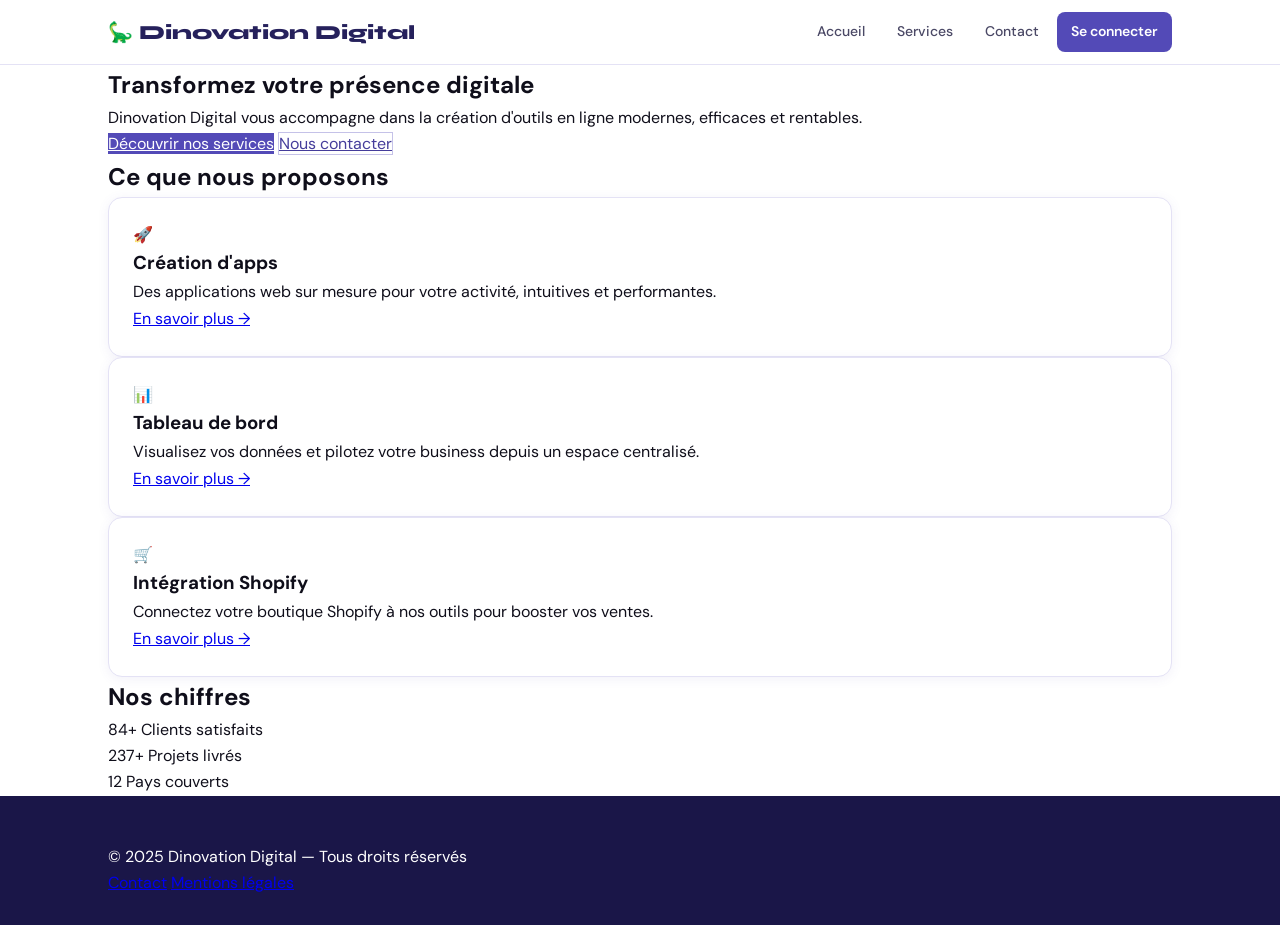
==== index.html @ 785adab9 "projet d'inovation" ====
<!DOCTYPE html>
<html lang="fr">
<head>
  <meta charset="UTF-8" />
  <meta name="viewport" content="width=device-width, initial-scale=1.0" />
  <title>Dinovation Digital</title>
  <link rel="stylesheet" href="css/style.css" />
</head>
<body>

  <!-- HEADER / NAVIGATION -->
  <header class="header">
    <div class="container">
      <div class="logo">🦕 Dinovation Digital</div>
      <nav>
        <a href="index.html">Accueil</a>
        <a href="pages/services.html">Services</a>
        <a href="pages/contact.html">Contact</a>
        <a href="pages/login.html" class="btn-nav">Se connecter</a>
      </nav>
    </div>
  </header>

  <!-- HERO (grande section d'accueil) -->
  <section class="hero">
    <div class="container">
      <h1>Transformez votre présence digitale</h1>
      <p>Dinovation Digital vous accompagne dans la création d'outils en ligne modernes, efficaces et rentables.</p>
      <div class="hero-btns">
        <a href="pages/services.html" class="btn-primary">Découvrir nos services</a>
        <a href="pages/contact.html" class="btn-secondary">Nous contacter</a>
      </div>
    </div>
  </section>

  <!-- CARTES SERVICES -->
  <section class="services">
    <div class="container">
      <h2>Ce que nous proposons</h2>
      <div class="cards">
        <div class="card">
          <div class="card-icon">🚀</div>
          <h3>Création d'apps</h3>
          <p>Des applications web sur mesure pour votre activité, intuitives et performantes.</p>
          <a href="pages/services.html" class="card-link">En savoir plus →</a>
        </div>
        <div class="card">
          <div class="card-icon">📊</div>
          <h3>Tableau de bord</h3>
          <p>Visualisez vos données et pilotez votre business depuis un espace centralisé.</p>
          <a href="pages/services.html" class="card-link">En savoir plus →</a>
        </div>
        <div class="card">
          <div class="card-icon">🛒</div>
          <h3>Intégration Shopify</h3>
          <p>Connectez votre boutique Shopify à nos outils pour booster vos ventes.</p>
          <a href="pages/services.html" class="card-link">En savoir plus →</a>
        </div>
      </div>
    </div>
  </section>

  <!-- COMPTEUR ANIMÉ (JavaScript !) -->
  <section class="stats">
    <div class="container">
      <h2>Nos chiffres</h2>
      <div class="stats-grid">
        <div class="stat-box">
          <span class="stat-number" id="stat-clients">0</span>
          <span class="stat-label">Clients satisfaits</span>
        </div>
        <div class="stat-box">
          <span class="stat-number" id="stat-projets">0</span>
          <span class="stat-label">Projets livrés</span>
        </div>
        <div class="stat-box">
          <span class="stat-number" id="stat-pays">0</span>
          <span class="stat-label">Pays couverts</span>
        </div>
      </div>
    </div>
  </section>

  <!-- FOOTER -->
  <footer class="footer">
    <div class="container">
      <p>© 2025 Dinovation Digital — Tous droits réservés</p>
      <div class="footer-links">
        <a href="pages/contact.html">Contact</a>
        <a href="#">Mentions légales</a>
      </div>
    </div>
  </footer>

  <script src="js/main.js"></script>
</body>
</html>
---- css/style.css ----
@import url('https://fonts.googleapis.com/css2?family=Syne:wght@400;500;600;700;800&family=DM+Sans:ital,wght@0,300;0,400;0,500;0,600;1,300&display=swap');

:root {
  --v900:#1A1648;--v800:#26215C;--v700:#352E7A;--v600:#453D9B;--v500:#534AB7;--v400:#7A73CC;--v200:#C5C2E8;--v100:#EEEDFE;--v50:#F7F6FF;
  --t600:#0F6E56;--t500:#1D9E75;--t100:#E1F5EE;
  --a500:#E07B30;--a100:#FAEEDA;
  --r500:#E24B4A;--r100:#FCEBEB;
  --txt:#0F0E1A;--txt2:#4A4865;--txt3:#8884A0;
  --bg:#FFFFFF;--bg2:#F7F6FF;--bg3:#EFEEFC;--bdr:#E4E2F5;
  --radius:14px;--radius-sm:8px;
  --shadow:0 2px 12px rgba(83,74,183,.08);--shadow-lg:0 12px 40px rgba(83,74,183,.15);
  --font-head:'Syne',sans-serif;--font-body:'DM Sans',sans-serif;
}
*,*::before,*::after{margin:0;padding:0;box-sizing:border-box;}
html{scroll-behavior:smooth;}
body{font-family:var(--font-body);background:var(--bg);color:var(--txt);line-height:1.65;-webkit-font-smoothing:antialiased;}
.container{max-width:1120px;margin:0 auto;padding:0 28px;}
.hidden{display:none!important;}

/* HEADER */
.header{position:sticky;top:0;z-index:200;background:rgba(255,255,255,.9);backdrop-filter:blur(16px);border-bottom:1px solid var(--bdr);}
.header .container{display:flex;align-items:center;justify-content:space-between;height:64px;}
.logo{font-family:var(--font-head);font-size:20px;font-weight:800;color:var(--v800);text-decoration:none;}
.logo span{color:var(--v500);}
nav{display:flex;align-items:center;gap:4px;}
nav a{font-size:14px;font-weight:500;color:var(--txt2);text-decoration:none;padding:8px 14px;border-radius:var(--radius-sm);transition:all .15s;}
nav a:hover{background:var(--v50);color:var(--v700);}
nav a.active{color:var(--v600);background:var(--v50);}
.btn-nav{background:var(--v500)!important;color:white!important;font-weight:600!important;}
.btn-nav:hover{background:var(--v700)!important;}

/* BUTTONS */
.btn{display:inline-flex;align-items:center;gap:8px;font-family:var(--font-body);font-size:14px;font-weight:600;padding:11px 24px;border-radius:var(--radius-sm);border:none;cursor:pointer;text-decoration:none;transition:all .18s;}
.btn-primary{background:var(--v500);color:white;}
.btn-primary:hover{background:var(--v700);transform:translateY(-1px);box-shadow:0 6px 20px rgba(83,74,183,.3);}
.btn-secondary{background:white;color:var(--v600);border:1.5px solid var(--v200);}
.btn-secondary:hover{background:var(--v50);border-color:var(--v500);}
.btn-ghost{background:transparent;color:var(--txt2);border:1.5px solid var(--bdr);}
.btn-ghost:hover{background:var(--bg2);color:var(--v600);}
.btn-danger{background:var(--r100);color:var(--r500);border:1px solid #F5C4C4;}
.btn-danger:hover{background:var(--r500);color:white;}
.btn-sm{padding:7px 14px;font-size:12px;}
.btn-lg{padding:14px 32px;font-size:16px;}
.btn-icon{padding:9px;width:36px;height:36px;justify-content:center;}

/* BADGES */
.badge{display:inline-block;font-size:11px;font-weight:600;padding:3px 10px;border-radius:99px;}
.badge-green{background:var(--t100);color:var(--t600);}
.badge-purple{background:var(--v100);color:var(--v700);}
.badge-amber{background:var(--a100);color:#7A3800;}
.badge-red{background:var(--r100);color:var(--r500);}
.badge-gray{background:var(--bg3);color:var(--txt3);}

/* FORMS */
.form-group{margin-bottom:18px;}
.form-group label{display:block;font-size:13px;font-weight:600;color:var(--txt);margin-bottom:6px;}
.form-group input,.form-group textarea,.form-group select{width:100%;padding:11px 14px;border:1.5px solid var(--bdr);border-radius:var(--radius-sm);font-size:14px;font-family:var(--font-body);color:var(--txt);background:white;transition:border-color .15s,box-shadow .15s;}
.form-group input:focus,.form-group textarea:focus,.form-group select:focus{outline:none;border-color:var(--v500);box-shadow:0 0 0 3px rgba(83,74,183,.12);}
.form-group textarea{min-height:110px;resize:vertical;}

/* ALERTS */
.alert{padding:13px 16px;border-radius:var(--radius-sm);font-size:13.5px;margin-bottom:16px;}
.alert-success{background:var(--t100);color:var(--t600);border:1px solid #9DD9C2;}
.alert-error{background:var(--r100);color:var(--r500);border:1px solid #F5C4C4;}
.alert-info{background:var(--v100);color:var(--v700);border:1px solid var(--v200);}

/* CARDS */
.card{background:white;border:1px solid var(--bdr);border-radius:var(--radius);padding:24px;box-shadow:var(--shadow);}
.card-hover{transition:all .2s;}
.card-hover:hover{transform:translateY(-4px);box-shadow:var(--shadow-lg);border-color:var(--v200);}

/* TABLES */
.table-wrap{overflow-x:auto;}
table{width:100%;border-collapse:collapse;font-size:13.5px;}
th{text-align:left;padding:10px 14px;color:var(--txt3);font-weight:600;font-size:11px;text-transform:uppercase;letter-spacing:.04em;border-bottom:1px solid var(--bdr);}
td{padding:13px 14px;border-bottom:1px solid var(--bg2);color:var(--txt);vertical-align:middle;}
tr:last-child td{border:none;}
tr:hover td{background:var(--v50);}

/* PAGE HERO */
.page-hero{background:linear-gradient(135deg,var(--v50) 0%,var(--t100) 100%);padding:64px 0;text-align:center;}
.page-hero h1{font-family:var(--font-head);font-size:40px;font-weight:800;color:var(--v800);margin-bottom:12px;}
.page-hero p{font-size:17px;color:var(--txt2);max-width:560px;margin:0 auto;}

/* APP SHELL / SIDEBAR */
.app-shell{display:grid;grid-template-columns:240px 1fr;min-height:calc(100vh - 64px);}
.sidebar{background:var(--v900);padding:20px 0;position:sticky;top:64px;height:calc(100vh - 64px);overflow-y:auto;display:flex;flex-direction:column;}
.sidebar-section{font-size:10px;font-weight:700;letter-spacing:.1em;text-transform:uppercase;color:rgba(255,255,255,.3);padding:16px 20px 8px;margin-top:4px;}
.sidebar a{display:flex;align-items:center;gap:10px;color:rgba(255,255,255,.6);text-decoration:none;padding:10px 12px;font-size:13.5px;font-weight:500;transition:all .15s;margin:1px 8px;border-radius:var(--radius-sm);}
.sidebar a:hover{background:rgba(255,255,255,.08);color:rgba(255,255,255,.9);}
.sidebar a.active{background:var(--v500);color:white;}
.sidebar a .ico{width:20px;text-align:center;font-size:16px;flex-shrink:0;}
.sidebar-bottom{margin-top:auto;padding:12px 16px;border-top:1px solid rgba(255,255,255,.08);}
.sidebar-avatar{width:32px;height:32px;border-radius:50%;background:var(--v500);display:flex;align-items:center;justify-content:center;font-size:13px;font-weight:700;color:white;flex-shrink:0;}
.sidebar-user{display:flex;align-items:center;gap:10px;padding:8px;border-radius:var(--radius-sm);}
.sidebar-user-info .name{font-size:13px;font-weight:600;color:white;}
.sidebar-user-info .role{font-size:11px;color:rgba(255,255,255,.35);}

/* MAIN CONTENT */
.main-content{background:var(--bg2);padding:32px;overflow-y:auto;}
.page-title{font-family:var(--font-head);font-size:22px;font-weight:700;color:var(--v800);}
.page-subtitle{font-size:13px;color:var(--txt3);margin-top:2px;}
.content-header{display:flex;align-items:center;justify-content:space-between;margin-bottom:24px;flex-wrap:wrap;gap:12px;}

/* METRICS */
.metrics-grid{display:grid;grid-template-columns:repeat(auto-fit,minmax(170px,1fr));gap:16px;margin-bottom:24px;}
.metric-card{background:white;border:1px solid var(--bdr);border-radius:var(--radius);padding:20px 22px;}
.metric-icon{font-size:20px;margin-bottom:10px;}
.metric-value{font-family:var(--font-head);font-size:30px;font-weight:700;color:var(--v700);line-height:1;}
.metric-label{font-size:12px;color:var(--txt3);margin-top:4px;}
.metric-change{font-size:11.5px;margin-top:6px;font-weight:500;}
.metric-change.up{color:var(--t500);}
.metric-change.down{color:var(--r500);}

/* FOOTER */
.footer{background:var(--v900);color:white;padding:48px 0 28px;}
.footer-grid{display:grid;grid-template-columns:2fr 1fr 1fr 1fr;gap:40px;margin-bottom:40px;}
.footer-brand p{font-size:13px;color:rgba(255,255,255,.5);margin-top:12px;line-height:1.7;}
.footer-col h4{font-size:11px;font-weight:700;letter-spacing:.08em;text-transform:uppercase;color:rgba(255,255,255,.4);margin-bottom:14px;}
.footer-col a{display:block;font-size:14px;color:rgba(255,255,255,.6);text-decoration:none;margin-bottom:8px;transition:color .15s;}
.footer-col a:hover{color:white;}
.footer-bottom{border-top:1px solid rgba(255,255,255,.1);padding-top:20px;display:flex;justify-content:space-between;align-items:center;font-size:12px;color:rgba(255,255,255,.35);flex-wrap:wrap;gap:8px;}

/* MODAL */
.modal-overlay{position:fixed;inset:0;background:rgba(15,14,26,.5);z-index:500;display:flex;align-items:center;justify-content:center;padding:20px;opacity:0;transition:opacity .2s;}
.modal-overlay.open{opacity:1;}
.modal{background:white;border-radius:var(--radius);padding:32px;width:100%;max-width:480px;box-shadow:var(--shadow-lg);transform:translateY(20px);transition:transform .2s;}
.modal-overlay.open .modal{transform:translateY(0);}
.modal-header{display:flex;align-items:center;justify-content:space-between;margin-bottom:20px;}
.modal-title{font-family:var(--font-head);font-size:18px;font-weight:700;color:var(--v800);}
.modal-close{background:none;border:none;cursor:pointer;color:var(--txt3);font-size:20px;padding:4px;}

/* SEARCH BAR */
.search-bar{display:flex;align-items:center;gap:10px;background:white;border:1.5px solid var(--bdr);border-radius:var(--radius-sm);padding:8px 14px;min-width:260px;}
.search-bar input{border:none;outline:none;font-size:13.5px;font-family:var(--font-body);color:var(--txt);width:100%;}
.search-bar .ico{color:var(--txt3);font-size:15px;}

/* TOGGLE SWITCH */
.toggle{position:relative;width:40px;height:22px;flex-shrink:0;}
.toggle input{opacity:0;width:0;height:0;}
.toggle-track{position:absolute;inset:0;background:var(--bdr);border-radius:99px;cursor:pointer;transition:background .2s;}
.toggle input:checked + .toggle-track{background:var(--v500);}
.toggle-track::after{content:'';position:absolute;left:3px;top:3px;width:16px;height:16px;border-radius:50%;background:white;transition:transform .2s;}
.toggle input:checked + .toggle-track::after{transform:translateX(18px);}

/* EMPTY STATE */
.empty-state{text-align:center;padding:60px 20px;color:var(--txt3);}
.empty-state .ico{font-size:40px;margin-bottom:12px;}
.empty-state h3{font-size:16px;font-weight:600;color:var(--txt2);margin-bottom:6px;}
.empty-state p{font-size:14px;}

/* TABS */
.tabs-nav{display:flex;gap:0;border-bottom:1.5px solid var(--bdr);margin-bottom:24px;}
.tab-btn{background:none;border:none;padding:10px 18px;font-size:13.5px;font-weight:500;color:var(--txt3);cursor:pointer;border-bottom:2.5px solid transparent;margin-bottom:-1.5px;transition:all .15s;font-family:var(--font-body);}
.tab-btn.active{color:var(--v600);border-bottom-color:var(--v500);}
.tab-panel{display:none;}
.tab-panel.active{display:block;}

@media(max-width:768px){
  .app-shell{grid-template-columns:1fr;}
  .sidebar{display:none;position:fixed;top:64px;left:0;width:240px;height:calc(100vh - 64px);z-index:300;}
  .sidebar.open{display:flex;}
  .main-content{padding:20px 16px;}
  .footer-grid{grid-template-columns:1fr 1fr;}
  nav a:not(.btn-nav){display:none;}
  .page-hero h1{font-size:28px;}
  .metrics-grid{grid-template-columns:repeat(2,1fr);}
}
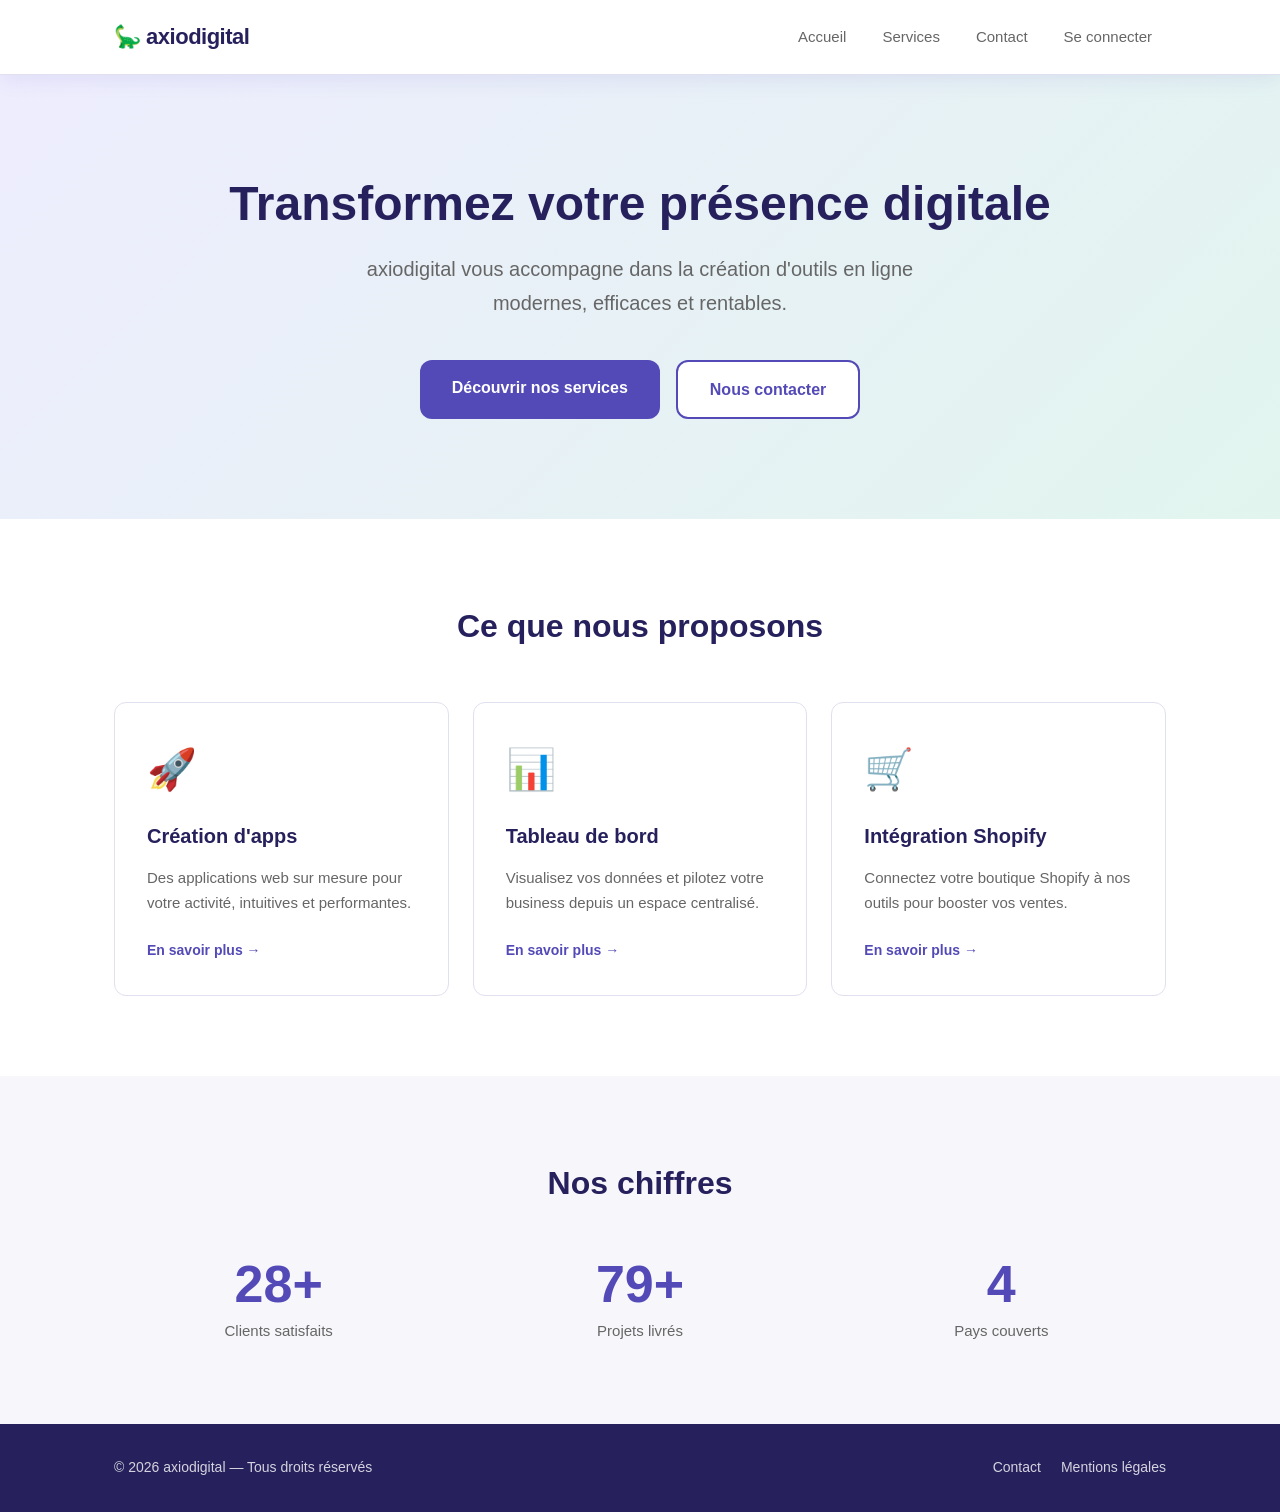
==== commit fc1ebbe1: "mise à jour v2.0" ====
--- a/index.html
+++ b/index.html
@@ -11,7 +11,7 @@
   <!-- HEADER / NAVIGATION -->
   <header class="header">
     <div class="container">
-      <div class="logo">🦕 Dinovation Digital</div>
+      <div class="logo">🦕 axiodigital</div>
       <nav>
         <a href="index.html">Accueil</a>
         <a href="pages/services.html">Services</a>
@@ -25,7 +25,7 @@
   <section class="hero">
     <div class="container">
       <h1>Transformez votre présence digitale</h1>
-      <p>Dinovation Digital vous accompagne dans la création d'outils en ligne modernes, efficaces et rentables.</p>
+      <p>axiodigital vous accompagne dans la création d'outils en ligne modernes, efficaces et rentables.</p>
       <div class="hero-btns">
         <a href="pages/services.html" class="btn-primary">Découvrir nos services</a>
         <a href="pages/contact.html" class="btn-secondary">Nous contacter</a>
@@ -84,7 +84,7 @@
   <!-- FOOTER -->
   <footer class="footer">
     <div class="container">
-      <p>© 2025 Dinovation Digital — Tous droits réservés</p>
+      <p>© 2026 axiodigital — Tous droits réservés</p>
       <div class="footer-links">
         <a href="pages/contact.html">Contact</a>
         <a href="#">Mentions légales</a>
--- a/css/style.css
+++ b/css/style.css
@@ -1,168 +1,386 @@
-@import url('https://fonts.googleapis.com/css2?family=Syne:wght@400;500;600;700;800&family=DM+Sans:ital,wght@0,300;0,400;0,500;0,600;1,300&display=swap');
-
+/* =============================================
+   DINOVATION DIGITAL — Feuille de style (CSS)
+   =============================================
+   
+   Ce fichier contrôle l'apparence de TOUTES les pages.
+   Essaie de changer les couleurs dans :root pour voir l'effet !
+*/
+
+/* --- VARIABLES DE COULEURS (facile à modifier) --- */
 :root {
-  --v900:#1A1648;--v800:#26215C;--v700:#352E7A;--v600:#453D9B;--v500:#534AB7;--v400:#7A73CC;--v200:#C5C2E8;--v100:#EEEDFE;--v50:#F7F6FF;
-  --t600:#0F6E56;--t500:#1D9E75;--t100:#E1F5EE;
-  --a500:#E07B30;--a100:#FAEEDA;
-  --r500:#E24B4A;--r100:#FCEBEB;
-  --txt:#0F0E1A;--txt2:#4A4865;--txt3:#8884A0;
-  --bg:#FFFFFF;--bg2:#F7F6FF;--bg3:#EFEEFC;--bdr:#E4E2F5;
-  --radius:14px;--radius-sm:8px;
-  --shadow:0 2px 12px rgba(83,74,183,.08);--shadow-lg:0 12px 40px rgba(83,74,183,.15);
-  --font-head:'Syne',sans-serif;--font-body:'DM Sans',sans-serif;
-}
-*,*::before,*::after{margin:0;padding:0;box-sizing:border-box;}
-html{scroll-behavior:smooth;}
-body{font-family:var(--font-body);background:var(--bg);color:var(--txt);line-height:1.65;-webkit-font-smoothing:antialiased;}
-.container{max-width:1120px;margin:0 auto;padding:0 28px;}
-.hidden{display:none!important;}
-
-/* HEADER */
-.header{position:sticky;top:0;z-index:200;background:rgba(255,255,255,.9);backdrop-filter:blur(16px);border-bottom:1px solid var(--bdr);}
-.header .container{display:flex;align-items:center;justify-content:space-between;height:64px;}
-.logo{font-family:var(--font-head);font-size:20px;font-weight:800;color:var(--v800);text-decoration:none;}
-.logo span{color:var(--v500);}
-nav{display:flex;align-items:center;gap:4px;}
-nav a{font-size:14px;font-weight:500;color:var(--txt2);text-decoration:none;padding:8px 14px;border-radius:var(--radius-sm);transition:all .15s;}
-nav a:hover{background:var(--v50);color:var(--v700);}
-nav a.active{color:var(--v600);background:var(--v50);}
-.btn-nav{background:var(--v500)!important;color:white!important;font-weight:600!important;}
-.btn-nav:hover{background:var(--v700)!important;}
-
-/* BUTTONS */
-.btn{display:inline-flex;align-items:center;gap:8px;font-family:var(--font-body);font-size:14px;font-weight:600;padding:11px 24px;border-radius:var(--radius-sm);border:none;cursor:pointer;text-decoration:none;transition:all .18s;}
-.btn-primary{background:var(--v500);color:white;}
-.btn-primary:hover{background:var(--v700);transform:translateY(-1px);box-shadow:0 6px 20px rgba(83,74,183,.3);}
-.btn-secondary{background:white;color:var(--v600);border:1.5px solid var(--v200);}
-.btn-secondary:hover{background:var(--v50);border-color:var(--v500);}
-.btn-ghost{background:transparent;color:var(--txt2);border:1.5px solid var(--bdr);}
-.btn-ghost:hover{background:var(--bg2);color:var(--v600);}
-.btn-danger{background:var(--r100);color:var(--r500);border:1px solid #F5C4C4;}
-.btn-danger:hover{background:var(--r500);color:white;}
-.btn-sm{padding:7px 14px;font-size:12px;}
-.btn-lg{padding:14px 32px;font-size:16px;}
-.btn-icon{padding:9px;width:36px;height:36px;justify-content:center;}
-
-/* BADGES */
-.badge{display:inline-block;font-size:11px;font-weight:600;padding:3px 10px;border-radius:99px;}
-.badge-green{background:var(--t100);color:var(--t600);}
-.badge-purple{background:var(--v100);color:var(--v700);}
-.badge-amber{background:var(--a100);color:#7A3800;}
-.badge-red{background:var(--r100);color:var(--r500);}
-.badge-gray{background:var(--bg3);color:var(--txt3);}
-
-/* FORMS */
-.form-group{margin-bottom:18px;}
-.form-group label{display:block;font-size:13px;font-weight:600;color:var(--txt);margin-bottom:6px;}
-.form-group input,.form-group textarea,.form-group select{width:100%;padding:11px 14px;border:1.5px solid var(--bdr);border-radius:var(--radius-sm);font-size:14px;font-family:var(--font-body);color:var(--txt);background:white;transition:border-color .15s,box-shadow .15s;}
-.form-group input:focus,.form-group textarea:focus,.form-group select:focus{outline:none;border-color:var(--v500);box-shadow:0 0 0 3px rgba(83,74,183,.12);}
-.form-group textarea{min-height:110px;resize:vertical;}
-
-/* ALERTS */
-.alert{padding:13px 16px;border-radius:var(--radius-sm);font-size:13.5px;margin-bottom:16px;}
-.alert-success{background:var(--t100);color:var(--t600);border:1px solid #9DD9C2;}
-.alert-error{background:var(--r100);color:var(--r500);border:1px solid #F5C4C4;}
-.alert-info{background:var(--v100);color:var(--v700);border:1px solid var(--v200);}
-
-/* CARDS */
-.card{background:white;border:1px solid var(--bdr);border-radius:var(--radius);padding:24px;box-shadow:var(--shadow);}
-.card-hover{transition:all .2s;}
-.card-hover:hover{transform:translateY(-4px);box-shadow:var(--shadow-lg);border-color:var(--v200);}
-
-/* TABLES */
-.table-wrap{overflow-x:auto;}
-table{width:100%;border-collapse:collapse;font-size:13.5px;}
-th{text-align:left;padding:10px 14px;color:var(--txt3);font-weight:600;font-size:11px;text-transform:uppercase;letter-spacing:.04em;border-bottom:1px solid var(--bdr);}
-td{padding:13px 14px;border-bottom:1px solid var(--bg2);color:var(--txt);vertical-align:middle;}
-tr:last-child td{border:none;}
-tr:hover td{background:var(--v50);}
-
-/* PAGE HERO */
-.page-hero{background:linear-gradient(135deg,var(--v50) 0%,var(--t100) 100%);padding:64px 0;text-align:center;}
-.page-hero h1{font-family:var(--font-head);font-size:40px;font-weight:800;color:var(--v800);margin-bottom:12px;}
-.page-hero p{font-size:17px;color:var(--txt2);max-width:560px;margin:0 auto;}
-
-/* APP SHELL / SIDEBAR */
-.app-shell{display:grid;grid-template-columns:240px 1fr;min-height:calc(100vh - 64px);}
-.sidebar{background:var(--v900);padding:20px 0;position:sticky;top:64px;height:calc(100vh - 64px);overflow-y:auto;display:flex;flex-direction:column;}
-.sidebar-section{font-size:10px;font-weight:700;letter-spacing:.1em;text-transform:uppercase;color:rgba(255,255,255,.3);padding:16px 20px 8px;margin-top:4px;}
-.sidebar a{display:flex;align-items:center;gap:10px;color:rgba(255,255,255,.6);text-decoration:none;padding:10px 12px;font-size:13.5px;font-weight:500;transition:all .15s;margin:1px 8px;border-radius:var(--radius-sm);}
-.sidebar a:hover{background:rgba(255,255,255,.08);color:rgba(255,255,255,.9);}
-.sidebar a.active{background:var(--v500);color:white;}
-.sidebar a .ico{width:20px;text-align:center;font-size:16px;flex-shrink:0;}
-.sidebar-bottom{margin-top:auto;padding:12px 16px;border-top:1px solid rgba(255,255,255,.08);}
-.sidebar-avatar{width:32px;height:32px;border-radius:50%;background:var(--v500);display:flex;align-items:center;justify-content:center;font-size:13px;font-weight:700;color:white;flex-shrink:0;}
-.sidebar-user{display:flex;align-items:center;gap:10px;padding:8px;border-radius:var(--radius-sm);}
-.sidebar-user-info .name{font-size:13px;font-weight:600;color:white;}
-.sidebar-user-info .role{font-size:11px;color:rgba(255,255,255,.35);}
-
-/* MAIN CONTENT */
-.main-content{background:var(--bg2);padding:32px;overflow-y:auto;}
-.page-title{font-family:var(--font-head);font-size:22px;font-weight:700;color:var(--v800);}
-.page-subtitle{font-size:13px;color:var(--txt3);margin-top:2px;}
-.content-header{display:flex;align-items:center;justify-content:space-between;margin-bottom:24px;flex-wrap:wrap;gap:12px;}
-
-/* METRICS */
-.metrics-grid{display:grid;grid-template-columns:repeat(auto-fit,minmax(170px,1fr));gap:16px;margin-bottom:24px;}
-.metric-card{background:white;border:1px solid var(--bdr);border-radius:var(--radius);padding:20px 22px;}
-.metric-icon{font-size:20px;margin-bottom:10px;}
-.metric-value{font-family:var(--font-head);font-size:30px;font-weight:700;color:var(--v700);line-height:1;}
-.metric-label{font-size:12px;color:var(--txt3);margin-top:4px;}
-.metric-change{font-size:11.5px;margin-top:6px;font-weight:500;}
-.metric-change.up{color:var(--t500);}
-.metric-change.down{color:var(--r500);}
-
-/* FOOTER */
-.footer{background:var(--v900);color:white;padding:48px 0 28px;}
-.footer-grid{display:grid;grid-template-columns:2fr 1fr 1fr 1fr;gap:40px;margin-bottom:40px;}
-.footer-brand p{font-size:13px;color:rgba(255,255,255,.5);margin-top:12px;line-height:1.7;}
-.footer-col h4{font-size:11px;font-weight:700;letter-spacing:.08em;text-transform:uppercase;color:rgba(255,255,255,.4);margin-bottom:14px;}
-.footer-col a{display:block;font-size:14px;color:rgba(255,255,255,.6);text-decoration:none;margin-bottom:8px;transition:color .15s;}
-.footer-col a:hover{color:white;}
-.footer-bottom{border-top:1px solid rgba(255,255,255,.1);padding-top:20px;display:flex;justify-content:space-between;align-items:center;font-size:12px;color:rgba(255,255,255,.35);flex-wrap:wrap;gap:8px;}
-
-/* MODAL */
-.modal-overlay{position:fixed;inset:0;background:rgba(15,14,26,.5);z-index:500;display:flex;align-items:center;justify-content:center;padding:20px;opacity:0;transition:opacity .2s;}
-.modal-overlay.open{opacity:1;}
-.modal{background:white;border-radius:var(--radius);padding:32px;width:100%;max-width:480px;box-shadow:var(--shadow-lg);transform:translateY(20px);transition:transform .2s;}
-.modal-overlay.open .modal{transform:translateY(0);}
-.modal-header{display:flex;align-items:center;justify-content:space-between;margin-bottom:20px;}
-.modal-title{font-family:var(--font-head);font-size:18px;font-weight:700;color:var(--v800);}
-.modal-close{background:none;border:none;cursor:pointer;color:var(--txt3);font-size:20px;padding:4px;}
-
-/* SEARCH BAR */
-.search-bar{display:flex;align-items:center;gap:10px;background:white;border:1.5px solid var(--bdr);border-radius:var(--radius-sm);padding:8px 14px;min-width:260px;}
-.search-bar input{border:none;outline:none;font-size:13.5px;font-family:var(--font-body);color:var(--txt);width:100%;}
-.search-bar .ico{color:var(--txt3);font-size:15px;}
-
-/* TOGGLE SWITCH */
-.toggle{position:relative;width:40px;height:22px;flex-shrink:0;}
-.toggle input{opacity:0;width:0;height:0;}
-.toggle-track{position:absolute;inset:0;background:var(--bdr);border-radius:99px;cursor:pointer;transition:background .2s;}
-.toggle input:checked + .toggle-track{background:var(--v500);}
-.toggle-track::after{content:'';position:absolute;left:3px;top:3px;width:16px;height:16px;border-radius:50%;background:white;transition:transform .2s;}
-.toggle input:checked + .toggle-track::after{transform:translateX(18px);}
-
-/* EMPTY STATE */
-.empty-state{text-align:center;padding:60px 20px;color:var(--txt3);}
-.empty-state .ico{font-size:40px;margin-bottom:12px;}
-.empty-state h3{font-size:16px;font-weight:600;color:var(--txt2);margin-bottom:6px;}
-.empty-state p{font-size:14px;}
-
-/* TABS */
-.tabs-nav{display:flex;gap:0;border-bottom:1.5px solid var(--bdr);margin-bottom:24px;}
-.tab-btn{background:none;border:none;padding:10px 18px;font-size:13.5px;font-weight:500;color:var(--txt3);cursor:pointer;border-bottom:2.5px solid transparent;margin-bottom:-1.5px;transition:all .15s;font-family:var(--font-body);}
-.tab-btn.active{color:var(--v600);border-bottom-color:var(--v500);}
-.tab-panel{display:none;}
-.tab-panel.active{display:block;}
-
-@media(max-width:768px){
-  .app-shell{grid-template-columns:1fr;}
-  .sidebar{display:none;position:fixed;top:64px;left:0;width:240px;height:calc(100vh - 64px);z-index:300;}
-  .sidebar.open{display:flex;}
-  .main-content{padding:20px 16px;}
-  .footer-grid{grid-template-columns:1fr 1fr;}
-  nav a:not(.btn-nav){display:none;}
-  .page-hero h1{font-size:28px;}
-  .metrics-grid{grid-template-columns:repeat(2,1fr);}
-}+  --violet:    #534AB7;
+  --violet-fonce: #26215C;
+  --violet-clair: #EEEDFE;
+  --teal:      #1D9E75;
+  --teal-clair: #E1F5EE;
+  --texte:     #1a1a2e;
+  --texte-gris: #666;
+  --fond:      #ffffff;
+  --fond-gris: #f7f7fb;
+  --bordure:   #e0e0f0;
+  --ombre:     0 4px 20px rgba(83,74,183,0.10);
+  --radius:    12px;
+}
+
+/* --- RESET (remet à zéro les styles par défaut du navigateur) --- */
+* {
+  margin: 0;
+  padding: 0;
+  box-sizing: border-box;
+}
+
+body {
+  font-family: 'Segoe UI', Arial, sans-serif;
+  background: var(--fond);
+  color: var(--texte);
+  line-height: 1.7;
+}
+
+/* --- UTILITAIRES --- */
+.container {
+  max-width: 1100px;
+  margin: 0 auto;
+  padding: 0 24px;
+}
+
+/* --- HEADER --- */
+.header {
+  background: white;
+  border-bottom: 1px solid var(--bordure);
+  padding: 16px 0;
+  position: sticky;
+  top: 0;
+  z-index: 100;
+  box-shadow: var(--ombre);
+}
+
+.header .container {
+  display: flex;
+  align-items: center;
+  justify-content: space-between;
+}
+
+.logo {
+  font-size: 22px;
+  font-weight: 700;
+  color: var(--violet-fonce);
+  letter-spacing: -0.5px;
+}
+
+nav {
+  display: flex;
+  align-items: center;
+  gap: 8px;
+}
+
+nav a {
+  text-decoration: none;
+  color: var(--texte-gris);
+  padding: 8px 14px;
+  border-radius: var(--radius);
+  font-size: 15px;
+  transition: all 0.2s;
+}
+
+nav a:hover {
+  background: var(--violet-clair);
+  color: var(--violet-fonce);
+}
+
+.btn-nav {
+  color: #666 !important;
+  font-weight: 500;
+}
+
+.btn-nav:hover {
+  background: var(--violet-fonce) !important;
+  color: white !important;
+}
+
+/* --- HERO --- */
+.hero {
+  background: linear-gradient(135deg, var(--violet-clair) 0%, var(--teal-clair) 100%);
+  padding: 100px 0;
+  text-align: center;
+}
+
+.hero h1 {
+  font-size: 48px;
+  font-weight: 800;
+  color: var(--violet-fonce);
+  margin-bottom: 20px;
+  line-height: 1.2;
+}
+
+.hero p {
+  font-size: 20px;
+  color: var(--texte-gris);
+  max-width: 600px;
+  margin: 0 auto 40px;
+}
+
+.hero-btns {
+  display: flex;
+  gap: 16px;
+  justify-content: center;
+  flex-wrap: wrap;
+}
+
+/* --- BOUTONS --- */
+.btn-primary {
+  display: inline-block;
+  background: var(--violet);
+  color: white;
+  padding: 14px 32px;
+  border-radius: var(--radius);
+  text-decoration: none;
+  font-weight: 600;
+  font-size: 16px;
+  transition: all 0.2s;
+  border: none;
+  cursor: pointer;
+}
+
+.btn-primary:hover {
+  background: var(--violet-fonce);
+  transform: translateY(-2px);
+  box-shadow: 0 8px 24px rgba(83,74,183,0.3);
+}
+
+.btn-secondary {
+  display: inline-block;
+  background: white;
+  color: var(--violet);
+  padding: 14px 32px;
+  border-radius: var(--radius);
+  text-decoration: none;
+  font-weight: 600;
+  font-size: 16px;
+  border: 2px solid var(--violet);
+  transition: all 0.2s;
+  cursor: pointer;
+}
+
+.btn-secondary:hover {
+  background: var(--violet-clair);
+  transform: translateY(-2px);
+}
+
+/* --- SECTION SERVICES --- */
+.services {
+  padding: 80px 0;
+  background: var(--fond);
+}
+
+.services h2,
+.stats h2 {
+  text-align: center;
+  font-size: 32px;
+  color: var(--violet-fonce);
+  margin-bottom: 48px;
+}
+
+.cards {
+  display: grid;
+  grid-template-columns: repeat(auto-fit, minmax(280px, 1fr));
+  gap: 24px;
+}
+
+.card {
+  background: white;
+  border: 1px solid var(--bordure);
+  border-radius: var(--radius);
+  padding: 32px;
+  transition: all 0.3s;
+}
+
+.card:hover {
+  transform: translateY(-6px);
+  box-shadow: var(--ombre);
+  border-color: var(--violet);
+}
+
+.card-icon {
+  font-size: 40px;
+  margin-bottom: 16px;
+}
+
+.card h3 {
+  font-size: 20px;
+  color: var(--violet-fonce);
+  margin-bottom: 12px;
+}
+
+.card p {
+  color: var(--texte-gris);
+  font-size: 15px;
+  margin-bottom: 20px;
+}
+
+.card-link {
+  color: var(--violet);
+  text-decoration: none;
+  font-weight: 600;
+  font-size: 14px;
+}
+
+.card-link:hover {
+  text-decoration: underline;
+}
+
+/* --- STATS --- */
+.stats {
+  background: var(--fond-gris);
+  padding: 80px 0;
+}
+
+.stats-grid {
+  display: grid;
+  grid-template-columns: repeat(auto-fit, minmax(180px, 1fr));
+  gap: 32px;
+  text-align: center;
+}
+
+.stat-box {
+  display: flex;
+  flex-direction: column;
+  align-items: center;
+  gap: 8px;
+}
+
+.stat-number {
+  font-size: 52px;
+  font-weight: 800;
+  color: var(--violet);
+  line-height: 1;
+}
+
+.stat-label {
+  font-size: 15px;
+  color: var(--texte-gris);
+}
+
+/* --- FOOTER --- */
+.footer {
+  background: var(--violet-fonce);
+  color: white;
+  padding: 32px 0;
+}
+
+.footer .container {
+  display: flex;
+  align-items: center;
+  justify-content: space-between;
+  flex-wrap: wrap;
+  gap: 16px;
+}
+
+.footer p {
+  font-size: 14px;
+  opacity: 0.8;
+}
+
+.footer-links {
+  display: flex;
+  gap: 20px;
+}
+
+.footer-links a {
+  color: white;
+  text-decoration: none;
+  font-size: 14px;
+  opacity: 0.8;
+  transition: opacity 0.2s;
+}
+
+.footer-links a:hover {
+  opacity: 1;
+}
+
+/* --- STYLES COMMUNS AUX PAGES INTÉRIEURES --- */
+.page-header {
+  background: var(--violet-clair);
+  padding: 60px 0;
+  text-align: center;
+}
+
+.page-header h1 {
+  font-size: 38px;
+  color: var(--violet-fonce);
+  margin-bottom: 12px;
+}
+
+.page-header p {
+  font-size: 18px;
+  color: var(--texte-gris);
+}
+
+.page-content {
+  padding: 60px 0;
+}
+
+/* --- FORMULAIRE --- */
+.form-group {
+  margin-bottom: 20px;
+}
+
+.form-group label {
+  display: block;
+  font-size: 14px;
+  font-weight: 600;
+  color: var(--texte);
+  margin-bottom: 6px;
+}
+
+.form-group input,
+.form-group textarea,
+.form-group select {
+  width: 100%;
+  padding: 12px 16px;
+  border: 1.5px solid var(--bordure);
+  border-radius: var(--radius);
+  font-size: 15px;
+  font-family: inherit;
+  color: var(--texte);
+  transition: border-color 0.2s;
+  background: white;
+}
+
+.form-group input:focus,
+.form-group textarea:focus {
+  outline: none;
+  border-color: var(--violet);
+  box-shadow: 0 0 0 3px rgba(83,74,183,0.1);
+}
+
+.form-group textarea {
+  min-height: 120px;
+  resize: vertical;
+}
+
+.alert {
+  padding: 14px 18px;
+  border-radius: var(--radius);
+  font-size: 14px;
+  margin-bottom: 20px;
+}
+
+.alert-success {
+  background: var(--teal-clair);
+  color: #085041;
+  border: 1px solid #1D9E75;
+}
+
+.alert-error {
+  background: #FCEBEB;
+  color: #A32D2D;
+  border: 1px solid #E24B4A;
+}
+
+/* --- RESPONSIVE MOBILE --- */
+@media (max-width: 600px) {
+  .hero h1 { font-size: 30px; }
+  .hero p  { font-size: 16px; }
+  nav a:not(.btn-nav) { display: none; }
+  .footer .container { flex-direction: column; text-align: center; }
+}
